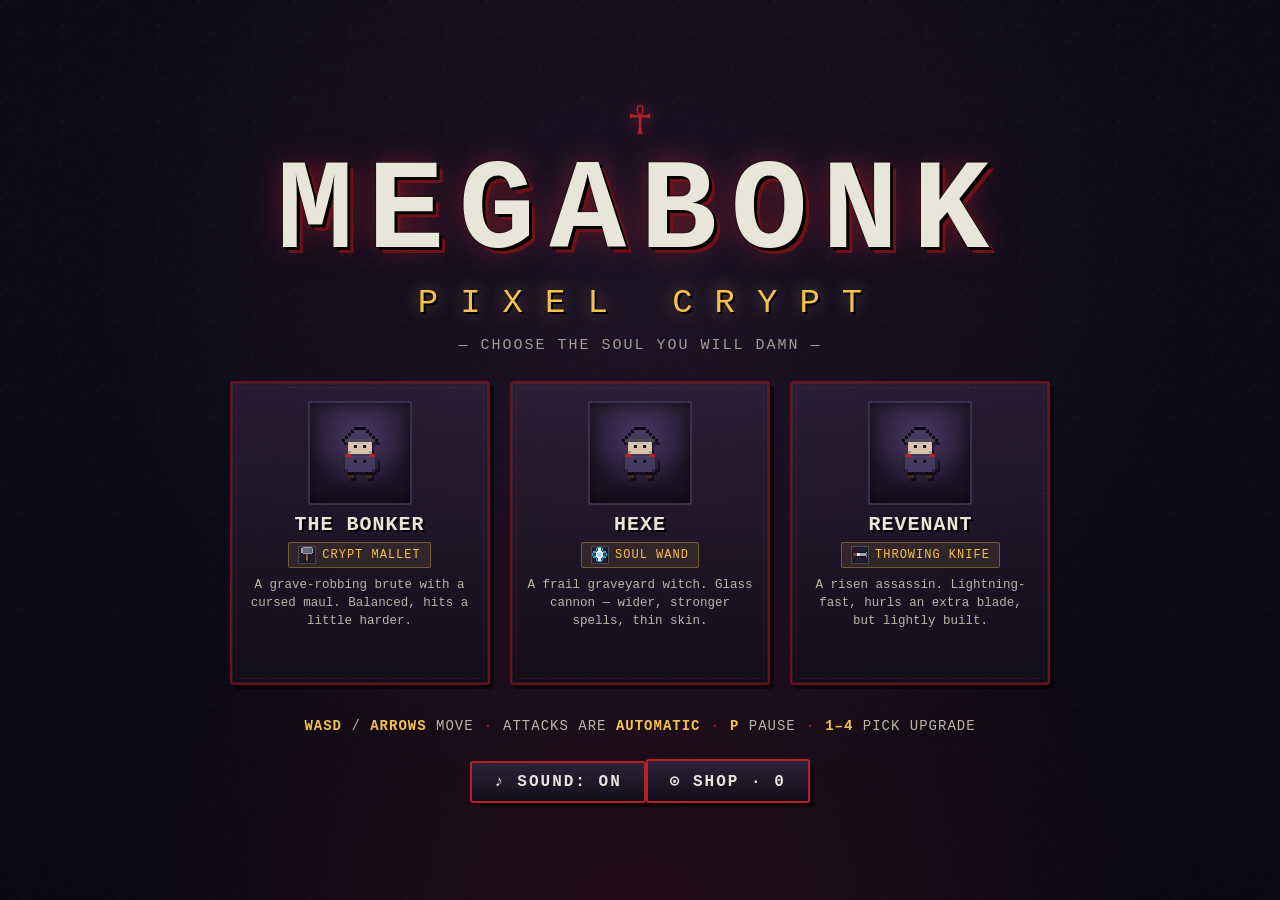
==== pixel/index.html @ bf02adf0 "MEGABONK: PIXEL CRYPT — pixel-art Vampire Survivors clone Gothic-horror survivors-like in vanilla JS" ====
<!DOCTYPE html>
<html lang="en">
<head>
<meta charset="UTF-8" />
<meta name="viewport" content="width=device-width, initial-scale=1.0, user-scalable=no" />
<title>MEGABONK: PIXEL CRYPT</title>
<link rel="stylesheet" href="styles.css" />
</head>
<body>
  <canvas id="game"></canvas>

  <div id="ui-root">
    <!-- In-run HUD -->
    <div id="hud" class="hidden">
      <div id="hud-top">
        <div id="timer">00:00</div>
        <div id="hud-stats">
          <span id="kills">☠ 0</span>
          <span id="gold">⊙ 0</span>
        </div>
      </div>
      <div id="xp-bar"><div id="xp-fill"></div><span id="level-text">Lv 1</span></div>
      <div id="hud-bottom">
        <div id="hp-bar"><div id="hp-fill"></div><span id="hp-text">100/100</span></div>
        <div id="loadout">
          <div id="weapon-icons"></div>
          <div id="passive-icons"></div>
        </div>
      </div>
    </div>

    <!-- Full screen panels -->
    <div id="start-screen" class="panel"></div>
    <div id="levelup-screen" class="panel hidden"></div>
    <div id="gameover-screen" class="panel hidden"></div>
    <div id="toast" class="hidden"></div>
    <div id="pause-hint" class="hidden">PAUSED — press P</div>
  </div>

  <!-- Load order matters: core first, main last -->
  <script src="src/core.js"></script>
  <script src="src/sprites.js"></script>
  <script src="src/audio.js"></script>
  <script src="src/player.js"></script>
  <script src="src/weapons.js"></script>
  <script src="src/enemies.js"></script>
  <script src="src/upgrades.js"></script>
  <script src="src/shop.js"></script>
  <script src="src/world.js"></script>
  <script src="src/ui.js"></script>
  <script src="src/main.js"></script>
</body>
</html>
---- pixel/styles.css ----
/* =====================================================================
   MEGABONK: PIXEL CRYPT — styles.css
   Dark gothic pixel UI. Pure CSS, no external assets/fonts.
   Palette: night #1b1726 · blood #b5202a · bone #e8e6d8 · gold #f2c14e
   ===================================================================== */

:root {
  --night:        #1b1726;
  --night-2:      #120e1b;
  --night-3:      #0b0813;
  --panel:        #221b30;
  --panel-2:      #2c2238;
  --blood:        #b5202a;
  --blood-bright: #e6313d;
  --blood-deep:   #6e1119;
  --bone:         #e8e6d8;
  --bone-dim:     #b9b6a6;
  --gold:         #f2c14e;
  --gold-bright:  #ffdb7a;
  --purple:       #5a3a78;
  --purple-lt:    #9a6fd0;
  --cyan:         #5fd6e0;
  --grave:        #6d6a7c;
  --ok:           #7bbf4a;

  --font: "Courier New", "Courier", "Lucida Console", Monaco, monospace;
  --frame: 2px solid var(--blood-deep);
  --shadow-hard: 4px 4px 0 rgba(0,0,0,.55);
}

* { box-sizing: border-box; }

html, body {
  margin: 0;
  padding: 0;
  height: 100%;
  background: var(--night-3);
  overflow: hidden;
  font-family: var(--font);
  color: var(--bone);
  -webkit-font-smoothing: none;
  -webkit-tap-highlight-color: transparent;
  cursor: default;
  user-select: none;
}

/* --------------------------- canvas ------------------------------- */
#game {
  position: fixed;
  inset: 0;
  z-index: 0;
  display: block;
  width: 100vw;
  height: 100vh;
  image-rendering: pixelated;
  image-rendering: crisp-edges;
  background: var(--night);
}

/* ------------------------- overlay root --------------------------- */
#ui-root {
  position: fixed;
  inset: 0;
  z-index: 10;
  pointer-events: none;
  overflow: hidden;
}

/* canvases rendered into UI keep their crisp pixels */
.pix { image-rendering: pixelated; image-rendering: crisp-edges; display: block; }

/* interactive bits opt back in to pointer events */
.char-card, .opt-card, .btn, button { pointer-events: auto; }

/* vignette + faint scanlines, painted under HUD & panels */
#vignette {
  position: fixed;
  inset: 0;
  z-index: 1;
  pointer-events: none;
  background:
    radial-gradient(ellipse 120% 90% at 50% 42%, transparent 48%, rgba(0,0,0,.30) 78%, rgba(0,0,0,.66) 100%),
    repeating-linear-gradient(to bottom, rgba(0,0,0,0) 0, rgba(0,0,0,0) 2px, rgba(0,0,0,.05) 3px, rgba(0,0,0,0) 4px);
}

.hidden { display: none !important; }

/* =====================================================================
   FULL-SCREEN PANELS
   ===================================================================== */
.panel {
  position: fixed;
  inset: 0;
  z-index: 20;
  display: flex;
  align-items: center;
  justify-content: center;
  padding: clamp(14px, 4vw, 48px);
  text-align: center;
  overflow: auto;
  background:
    radial-gradient(ellipse at 50% 30%, rgba(90,58,120,.18), transparent 60%),
    radial-gradient(ellipse at 50% 120%, rgba(181,32,42,.16), transparent 55%),
    linear-gradient(rgba(11,8,19,.86), rgba(11,8,19,.93));
  animation: panelfade .28s ease-out;
}
@keyframes panelfade { from { opacity: 0; } to { opacity: 1; } }

/* =====================================================================
   START / CHARACTER SELECT
   ===================================================================== */
.ss-inner {
  display: flex;
  flex-direction: column;
  align-items: center;
  gap: clamp(8px, 1.6vh, 20px);
  width: min(1080px, 96vw);
  margin: auto;
}

.ss-crest {
  font-size: clamp(22px, 4vw, 40px);
  color: var(--blood);
  text-shadow: 0 0 16px rgba(181,32,42,.8);
  margin-bottom: -6px;
  animation: flicker 3.4s infinite;
}

.title {
  margin: 0;
  font-size: clamp(46px, 11.5vw, 128px);
  line-height: .9;
  font-weight: 700;
  letter-spacing: clamp(3px, 1.1vw, 14px);
  color: var(--bone);
  text-transform: uppercase;
  text-shadow:
    0 0 2px #000,
    3px 3px 0 #000,
    6px 6px 0 var(--blood-deep),
    0 0 30px rgba(181,32,42,.55);
  animation: flicker 5s infinite;
}

.subtitle {
  font-size: clamp(15px, 3.4vw, 34px);
  letter-spacing: clamp(6px, 2.2vw, 22px);
  color: var(--gold);
  text-transform: uppercase;
  text-shadow: 2px 2px 0 #000, 0 0 18px rgba(242,193,78,.45);
  padding-left: clamp(6px, 2.2vw, 22px); /* compensate trailing letter-spacing */
}

.ss-tag {
  font-size: clamp(11px, 1.6vw, 15px);
  letter-spacing: 2px;
  color: var(--bone-dim);
  text-transform: uppercase;
  opacity: .85;
}

.char-row {
  display: flex;
  flex-wrap: wrap;
  justify-content: center;
  gap: clamp(10px, 1.6vw, 22px);
  margin-top: clamp(6px, 1.4vh, 16px);
  width: 100%;
}

.char-card {
  position: relative;
  display: flex;
  flex-direction: column;
  align-items: center;
  width: clamp(190px, 23vw, 260px);
  padding: clamp(12px, 1.4vw, 20px) clamp(10px, 1.2vw, 16px) clamp(14px, 1.5vw, 20px);
  background:
    linear-gradient(180deg, rgba(58,40,72,.55), rgba(18,14,27,.92));
  border: 2px solid var(--blood-deep);
  border-radius: 4px;
  box-shadow: var(--shadow-hard), inset 0 0 0 1px rgba(232,230,216,.05);
  cursor: pointer;
  transition: transform .12s ease, box-shadow .12s ease, border-color .12s ease;
  outline: none;
}
.char-card::before {
  content: "";
  position: absolute;
  inset: 4px;
  border: 1px dashed rgba(181,32,42,.30);
  border-radius: 2px;
  pointer-events: none;
}
.char-card:hover,
.char-card:focus-visible {
  transform: translateY(-6px);
  border-color: var(--blood-bright);
  box-shadow: 0 10px 0 rgba(0,0,0,.5), 0 0 26px rgba(181,32,42,.5),
              inset 0 0 0 1px rgba(242,193,78,.18);
}

.cc-portrait {
  display: flex;
  align-items: center;
  justify-content: center;
  width: clamp(76px, 9vw, 104px);
  height: clamp(76px, 9vw, 104px);
  margin-bottom: 8px;
  background:
    radial-gradient(circle at 50% 38%, rgba(154,111,208,.35), transparent 62%),
    linear-gradient(180deg, #2a2138, #161021);
  border: 2px solid #3a3050;
  border-radius: 3px;
  box-shadow: inset 0 0 14px rgba(0,0,0,.6);
}
.cc-portrait canvas { filter: drop-shadow(2px 3px 0 rgba(0,0,0,.5)); }

.cc-name {
  font-size: clamp(15px, 1.7vw, 20px);
  font-weight: 700;
  letter-spacing: 1px;
  text-transform: uppercase;
  color: var(--bone);
  text-shadow: 2px 2px 0 #000;
}

.cc-weapon {
  display: flex;
  align-items: center;
  gap: 6px;
  margin: 6px 0 8px;
  padding: 3px 9px;
  background: rgba(242,193,78,.10);
  border: 1px solid rgba(242,193,78,.35);
  border-radius: 2px;
}
.cc-weapon canvas { width: 18px; height: 18px; }
.cc-weapon-name {
  font-size: clamp(10px, 1.1vw, 12px);
  letter-spacing: 1px;
  color: var(--gold);
}

.cc-desc {
  font-size: clamp(10px, 1.05vw, 12.5px);
  line-height: 1.45;
  color: var(--bone-dim);
  min-height: 3.4em;
}

.cc-pick {
  margin-top: 10px;
  padding: 5px 10px;
  width: 100%;
  font-size: clamp(10px, 1.1vw, 12px);
  letter-spacing: 2px;
  color: var(--night-3);
  background: linear-gradient(180deg, var(--blood-bright), var(--blood));
  border-radius: 2px;
  text-shadow: 0 1px 0 rgba(255,255,255,.25);
  opacity: .0;
  transform: translateY(4px);
  transition: opacity .12s ease, transform .12s ease;
}
.char-card:hover .cc-pick,
.char-card:focus-visible .cc-pick { opacity: 1; transform: translateY(0); }

.ss-controls {
  margin-top: clamp(10px, 2vh, 20px);
  font-size: clamp(10px, 1.3vw, 14px);
  letter-spacing: 1px;
  color: var(--bone-dim);
  text-transform: uppercase;
}
.ss-controls b { color: var(--gold); font-weight: 700; }
.ss-controls .dot { margin: 0 10px; color: var(--blood); }

.ss-bottom { margin-top: clamp(6px, 1.2vh, 14px); }

/* generic gothic button */
.btn {
  font-family: var(--font);
  font-size: clamp(12px, 1.5vw, 16px);
  font-weight: 700;
  letter-spacing: 2px;
  text-transform: uppercase;
  color: var(--bone);
  background: linear-gradient(180deg, var(--panel-2), var(--night-2));
  border: 2px solid var(--blood);
  border-radius: 3px;
  padding: 10px 22px;
  cursor: pointer;
  box-shadow: var(--shadow-hard);
  transition: transform .1s ease, box-shadow .1s ease, background .1s ease, color .1s ease;
}
.btn:hover, .btn:focus-visible {
  transform: translateY(-2px);
  color: var(--night-3);
  background: linear-gradient(180deg, var(--gold-bright), var(--gold));
  border-color: var(--gold-bright);
  box-shadow: 0 6px 0 rgba(0,0,0,.5), 0 0 22px rgba(242,193,78,.55);
  outline: none;
}
.btn:active { transform: translateY(0); box-shadow: 2px 2px 0 rgba(0,0,0,.5); }
.mute-btn.muted { border-color: var(--grave); color: var(--bone-dim); }

/* =====================================================================
   IN-RUN HUD
   ===================================================================== */
#hud {
  position: fixed;
  inset: 0;
  z-index: 2;
  display: flex;
  flex-direction: column;
  pointer-events: none;
  font-weight: 700;
}

/* XP bar pinned to the very top */
#xp-bar {
  order: -1;
  position: relative;
  width: 100%;
  height: clamp(16px, 2.4vh, 22px);
  background: linear-gradient(180deg, #16111f, #0c0913);
  border-bottom: 2px solid #000;
  box-shadow: 0 2px 6px rgba(0,0,0,.6);
  overflow: hidden;
}
#xp-fill {
  position: absolute;
  inset: 0 auto 0 0;
  width: 0%;
  background:
    linear-gradient(180deg, rgba(255,255,255,.25), transparent 40%),
    linear-gradient(90deg, var(--purple), var(--purple-lt) 55%, var(--cyan));
  box-shadow: 0 0 12px rgba(95,214,224,.6);
  transition: width .18s ease-out;
}
#level-text {
  position: absolute;
  inset: 0;
  display: flex;
  align-items: center;
  justify-content: center;
  font-size: clamp(10px, 1.5vh, 13px);
  letter-spacing: 2px;
  color: var(--bone);
  text-shadow: 1px 1px 0 #000, 0 0 6px #000;
  text-transform: uppercase;
}

/* top bar: timer centered, kills/gold to the right */
#hud-top {
  order: 0;
  position: relative;
  display: flex;
  justify-content: flex-end;
  align-items: flex-start;
  padding: clamp(8px, 1.4vh, 14px) clamp(12px, 2vw, 24px);
}
#timer {
  position: absolute;
  left: 50%;
  top: clamp(4px, 1vh, 10px);
  transform: translateX(-50%);
  font-size: clamp(26px, 4.6vw, 46px);
  letter-spacing: 3px;
  color: var(--bone);
  text-shadow: 3px 3px 0 #000, 0 0 16px rgba(0,0,0,.9);
}
#hud-stats {
  display: flex;
  flex-direction: column;
  align-items: flex-end;
  gap: 5px;
}
#hud-stats span {
  font-size: clamp(13px, 1.7vw, 18px);
  letter-spacing: 1px;
  padding: 3px 10px;
  border-radius: 2px;
  background: rgba(11,8,19,.55);
  border: 1px solid rgba(232,230,216,.10);
  text-shadow: 2px 2px 0 #000;
}
#kills { color: var(--blood-bright); }
#gold  { color: var(--gold); }

/* bottom bar: hp + loadout, anchored to bottom-left */
#hud-bottom {
  order: 1;
  margin-top: auto;
  display: flex;
  flex-direction: column;
  gap: clamp(6px, 1vh, 10px);
  padding: clamp(10px, 1.8vh, 18px) clamp(12px, 2vw, 22px);
}

#hp-bar {
  position: relative;
  width: clamp(220px, 30vw, 360px);
  height: clamp(20px, 2.8vh, 26px);
  background: linear-gradient(180deg, #1a1018, #0c0710);
  border: 2px solid #000;
  border-radius: 3px;
  box-shadow: inset 0 0 0 1px rgba(181,32,42,.25), var(--shadow-hard);
  overflow: hidden;
}
#hp-fill {
  position: absolute;
  inset: 0 auto 0 0;
  width: 100%;
  background:
    linear-gradient(180deg, rgba(255,255,255,.30), transparent 45%),
    linear-gradient(90deg, var(--blood-deep), var(--blood) 50%, var(--blood-bright));
  box-shadow: 0 0 10px rgba(181,32,42,.5);
  transition: width .16s ease-out;
}
#hp-text {
  position: absolute;
  inset: 0;
  display: flex;
  align-items: center;
  justify-content: center;
  font-size: clamp(11px, 1.6vh, 14px);
  letter-spacing: 1px;
  color: var(--bone);
  text-shadow: 1px 1px 0 #000, 0 0 4px #000;
}
#hp-bar.low { animation: hplow 0.7s ease-in-out infinite; }
#hp-bar.low #hp-fill {
  background:
    linear-gradient(180deg, rgba(255,255,255,.35), transparent 45%),
    linear-gradient(90deg, var(--blood), var(--blood-bright));
}

#loadout { display: flex; flex-direction: column; gap: 5px; }
#weapon-icons, #passive-icons { display: flex; flex-wrap: wrap; gap: 5px; }

.slot {
  position: relative;
  width: clamp(30px, 4vh, 40px);
  height: clamp(30px, 4vh, 40px);
  display: flex;
  align-items: center;
  justify-content: center;
  background: linear-gradient(180deg, #271d33, #130e1d);
  border: 2px solid #000;
  border-radius: 3px;
  box-shadow: inset 0 0 0 1px rgba(232,230,216,.08), 2px 2px 0 rgba(0,0,0,.5);
}
.slot.weapon  { border-color: #4a1c22; }
.slot.passive { border-color: #2f2747; }
.slot canvas { width: 76%; height: 76%; image-rendering: pixelated; }
.slot-lv {
  position: absolute;
  right: -3px;
  bottom: -4px;
  min-width: 13px;
  height: 13px;
  padding: 0 2px;
  font-size: 10px;
  line-height: 13px;
  text-align: center;
  color: var(--night-3);
  background: var(--gold);
  border: 1px solid #000;
  border-radius: 2px;
  text-shadow: none;
}
.slot-lv.max { background: var(--blood-bright); color: var(--bone); font-size: 10px; }
.slot.maxed { box-shadow: inset 0 0 0 1px rgba(242,193,78,.4), 0 0 8px rgba(242,193,78,.4); }

/* =====================================================================
   LEVEL-UP MODAL
   ===================================================================== */
#levelup-screen { background:
    radial-gradient(ellipse at 50% 18%, rgba(242,193,78,.16), transparent 58%),
    radial-gradient(ellipse at 50% 120%, rgba(90,58,120,.20), transparent 55%),
    linear-gradient(rgba(11,8,19,.82), rgba(11,8,19,.90));
}
.lv-inner {
  display: flex;
  flex-direction: column;
  align-items: center;
  gap: clamp(8px, 1.6vh, 18px);
  width: min(1040px, 96vw);
  margin: auto;
}
.lv-header {
  font-size: clamp(34px, 7vw, 76px);
  letter-spacing: clamp(2px, 1vw, 10px);
  color: var(--gold);
  text-transform: uppercase;
  text-shadow: 3px 3px 0 #000, 0 0 28px rgba(242,193,78,.6);
  animation: lvpop .4s cubic-bezier(.2,1.4,.5,1) both;
}
.lv-sub {
  font-size: clamp(11px, 1.5vw, 15px);
  letter-spacing: 3px;
  color: var(--bone-dim);
  text-transform: uppercase;
  margin-top: -6px;
}
.lv-options {
  display: flex;
  flex-wrap: wrap;
  justify-content: center;
  gap: clamp(10px, 1.4vw, 18px);
  width: 100%;
  margin-top: clamp(4px, 1vh, 12px);
}

.opt-card {
  position: relative;
  display: flex;
  align-items: center;
  gap: clamp(8px, 1vw, 14px);
  width: clamp(240px, 40vw, 420px);
  padding: clamp(10px, 1.3vw, 16px);
  text-align: left;
  background: linear-gradient(180deg, rgba(46,32,58,.7), rgba(16,12,24,.95));
  border: 2px solid var(--blood-deep);
  border-radius: 4px;
  box-shadow: var(--shadow-hard);
  cursor: pointer;
  transition: transform .12s ease, box-shadow .12s ease, border-color .12s ease;
  animation: optin .26s ease-out both;
  outline: none;
}
.opt-card:hover, .opt-card:focus-visible {
  transform: translateY(-5px) scale(1.012);
  border-color: var(--blood-bright);
  box-shadow: 0 9px 0 rgba(0,0,0,.5), 0 0 26px rgba(181,32,42,.55);
}
.opt-passive { border-color: #2f2747; }
.opt-passive:hover, .opt-passive:focus-visible {
  border-color: var(--purple-lt);
  box-shadow: 0 9px 0 rgba(0,0,0,.5), 0 0 26px rgba(154,111,208,.5);
}

.opt-key {
  position: absolute;
  top: -10px;
  left: -10px;
  width: 26px;
  height: 26px;
  line-height: 24px;
  text-align: center;
  font-size: 14px;
  font-weight: 700;
  color: var(--night-3);
  background: var(--gold);
  border: 2px solid #000;
  border-radius: 3px;
  box-shadow: 2px 2px 0 rgba(0,0,0,.5);
}

.opt-icon {
  flex: 0 0 auto;
  display: flex;
  align-items: center;
  justify-content: center;
  width: clamp(54px, 6vw, 70px);
  height: clamp(54px, 6vw, 70px);
  background:
    radial-gradient(circle at 50% 40%, rgba(242,193,78,.20), transparent 62%),
    linear-gradient(180deg, #241b30, #120d1d);
  border: 2px solid #000;
  border-radius: 3px;
  box-shadow: inset 0 0 12px rgba(0,0,0,.6);
}
.opt-icon canvas { width: 78%; height: 78%; image-rendering: pixelated; filter: drop-shadow(2px 2px 0 rgba(0,0,0,.5)); }

.opt-body { flex: 1 1 auto; min-width: 0; }
.opt-head { display: flex; align-items: center; gap: 8px; flex-wrap: wrap; }
.opt-name {
  font-size: clamp(14px, 1.6vw, 19px);
  font-weight: 700;
  letter-spacing: 1px;
  color: var(--bone);
  text-shadow: 2px 2px 0 #000;
}
.opt-badge {
  font-size: 10px;
  letter-spacing: 1px;
  padding: 2px 7px;
  border-radius: 2px;
  text-transform: uppercase;
  border: 1px solid #000;
}
.opt-badge.new { color: var(--night-3); background: var(--gold); animation: newpulse 1s ease-in-out infinite; }
.opt-badge.lv  { color: var(--bone); background: rgba(232,230,216,.12); border-color: rgba(232,230,216,.3); }
.opt-kind {
  font-size: 10px;
  letter-spacing: 2px;
  color: var(--blood-bright);
  text-transform: uppercase;
  margin: 3px 0 5px;
  opacity: .85;
}
.opt-passive .opt-kind { color: var(--purple-lt); }
.opt-text {
  font-size: clamp(10.5px, 1.1vw, 13px);
  line-height: 1.45;
  color: var(--bone-dim);
}

.lv-hint {
  margin-top: clamp(4px, 1vh, 10px);
  font-size: clamp(10px, 1.2vw, 13px);
  letter-spacing: 2px;
  color: var(--grave);
  text-transform: uppercase;
}

/* =====================================================================
   GAME OVER / VICTORY
   ===================================================================== */
#gameover-screen.victory { background:
    radial-gradient(ellipse at 50% 26%, rgba(242,193,78,.22), transparent 60%),
    linear-gradient(rgba(11,8,19,.85), rgba(11,8,19,.93)); }
#gameover-screen.defeat { background:
    radial-gradient(ellipse at 50% 30%, rgba(181,32,42,.24), transparent 60%),
    linear-gradient(rgba(11,8,19,.88), rgba(7,5,11,.96)); }

.end-inner {
  display: flex;
  flex-direction: column;
  align-items: center;
  gap: clamp(10px, 1.8vh, 22px);
  width: min(680px, 94vw);
  margin: auto;
}
.end-crest {
  font-size: clamp(34px, 6vw, 60px);
  line-height: 1;
}
#gameover-screen.defeat  .end-crest { color: var(--blood); text-shadow: 0 0 24px rgba(181,32,42,.8); }
#gameover-screen.victory .end-crest { color: var(--gold);  text-shadow: 0 0 28px rgba(242,193,78,.8); }

.end-title {
  font-size: clamp(34px, 8vw, 84px);
  line-height: .96;
  letter-spacing: clamp(2px, 1vw, 10px);
  text-transform: uppercase;
  font-weight: 700;
  text-shadow: 4px 4px 0 #000;
  margin: 0;
}
.end-title.lose { color: var(--blood-bright); text-shadow: 4px 4px 0 #000, 0 0 30px rgba(181,32,42,.6); }
.end-title.win  { color: var(--gold);         text-shadow: 4px 4px 0 #000, 0 0 30px rgba(242,193,78,.6); }

.end-stats {
  display: grid;
  grid-template-columns: 1fr 1fr;
  gap: clamp(8px, 1.4vw, 16px);
  width: 100%;
  margin: clamp(4px, 1vh, 12px) 0;
}
.stat {
  display: flex;
  flex-direction: column;
  align-items: center;
  gap: 4px;
  padding: clamp(10px, 1.6vh, 16px);
  background: linear-gradient(180deg, rgba(46,32,58,.5), rgba(16,12,24,.9));
  border: 2px solid var(--blood-deep);
  border-radius: 3px;
  box-shadow: var(--shadow-hard);
}
.stat-label {
  font-size: clamp(9px, 1.1vw, 12px);
  letter-spacing: 2px;
  color: var(--bone-dim);
  text-transform: uppercase;
}
.stat-val {
  font-size: clamp(18px, 2.6vw, 30px);
  font-weight: 700;
  letter-spacing: 1px;
  color: var(--gold);
  text-shadow: 2px 2px 0 #000;
}
.restart-btn { margin-top: clamp(4px, 1vh, 10px); font-size: clamp(14px, 2vw, 20px); padding: 12px 30px; }

/* =====================================================================
   TOAST + BOSS BANNER
   ===================================================================== */
#toast {
  position: fixed;
  top: clamp(58px, 12vh, 120px);
  left: 50%;
  transform: translateX(-50%);
  z-index: 40;
  max-width: 90vw;
  padding: 10px 26px;
  font-size: clamp(14px, 2.2vw, 24px);
  font-weight: 700;
  letter-spacing: 2px;
  text-transform: uppercase;
  text-align: center;
  color: var(--gold);
  background: linear-gradient(180deg, rgba(34,27,48,.96), rgba(11,8,19,.96));
  border: 2px solid var(--gold);
  border-radius: 3px;
  box-shadow: var(--shadow-hard), 0 0 22px rgba(242,193,78,.4);
  text-shadow: 2px 2px 0 #000;
  pointer-events: none;
}
#toast.show { animation: toastin .3s ease-out; }
#toast.boss {
  top: clamp(70px, 20vh, 200px);
  color: var(--bone);
  border-color: var(--blood-bright);
  background: linear-gradient(180deg, rgba(110,17,25,.96), rgba(11,8,19,.96));
  box-shadow: 0 0 32px rgba(181,32,42,.7), var(--shadow-hard);
  font-size: clamp(16px, 3vw, 34px);
  letter-spacing: clamp(2px, 1vw, 6px);
  animation: bossflash .5s steps(2) infinite;
}

/* =====================================================================
   PAUSE HINT
   ===================================================================== */
#pause-hint {
  position: fixed;
  top: 50%;
  left: 50%;
  transform: translate(-50%, -50%);
  z-index: 30;
  padding: 12px 28px;
  font-size: clamp(16px, 3vw, 30px);
  font-weight: 700;
  letter-spacing: 4px;
  text-transform: uppercase;
  color: var(--bone);
  background: rgba(11,8,19,.8);
  border: 2px solid var(--blood);
  border-radius: 3px;
  box-shadow: var(--shadow-hard);
  text-shadow: 2px 2px 0 #000;
  animation: flicker 1.6s infinite;
  pointer-events: none;
}

/* =====================================================================
   KEYFRAMES
   ===================================================================== */
@keyframes flicker {
  0%, 100% { opacity: 1; }
  48% { opacity: 1; }
  50% { opacity: .76; }
  52% { opacity: 1; }
  92% { opacity: .9; }
}
@keyframes lvpop {
  0%   { transform: scale(.4) translateY(-12px); opacity: 0; }
  100% { transform: scale(1) translateY(0); opacity: 1; }
}
@keyframes optin {
  0%   { transform: translateY(14px); opacity: 0; }
  100% { transform: translateY(0); opacity: 1; }
}
@keyframes newpulse {
  0%, 100% { box-shadow: 0 0 0 rgba(242,193,78,0); }
  50%      { box-shadow: 0 0 10px rgba(242,193,78,.9); }
}
@keyframes toastin {
  0%   { transform: translateX(-50%) translateY(-16px); opacity: 0; }
  100% { transform: translateX(-50%) translateY(0); opacity: 1; }
}
@keyframes bossflash {
  0%   { filter: brightness(1); }
  100% { filter: brightness(1.6); }
}
@keyframes hplow {
  0%, 100% { box-shadow: inset 0 0 0 1px rgba(181,32,42,.25), var(--shadow-hard); }
  50%      { box-shadow: inset 0 0 0 2px rgba(230,49,61,.9), 0 0 16px rgba(181,32,42,.6); }
}

/* ----------------------- responsive tweaks ----------------------- */
@media (max-width: 720px) {
  #hud-stats span { font-size: 13px; }
  .opt-card { width: 92vw; }
  .end-stats { grid-template-columns: 1fr; }
  .cc-desc { min-height: 0; }
}
@media (prefers-reduced-motion: reduce) {
  .title, .ss-crest, #pause-hint, #toast.boss, .opt-badge.new, #hp-bar.low { animation: none !important; }
  .opt-card, .panel, .lv-header { animation: none !important; }
}
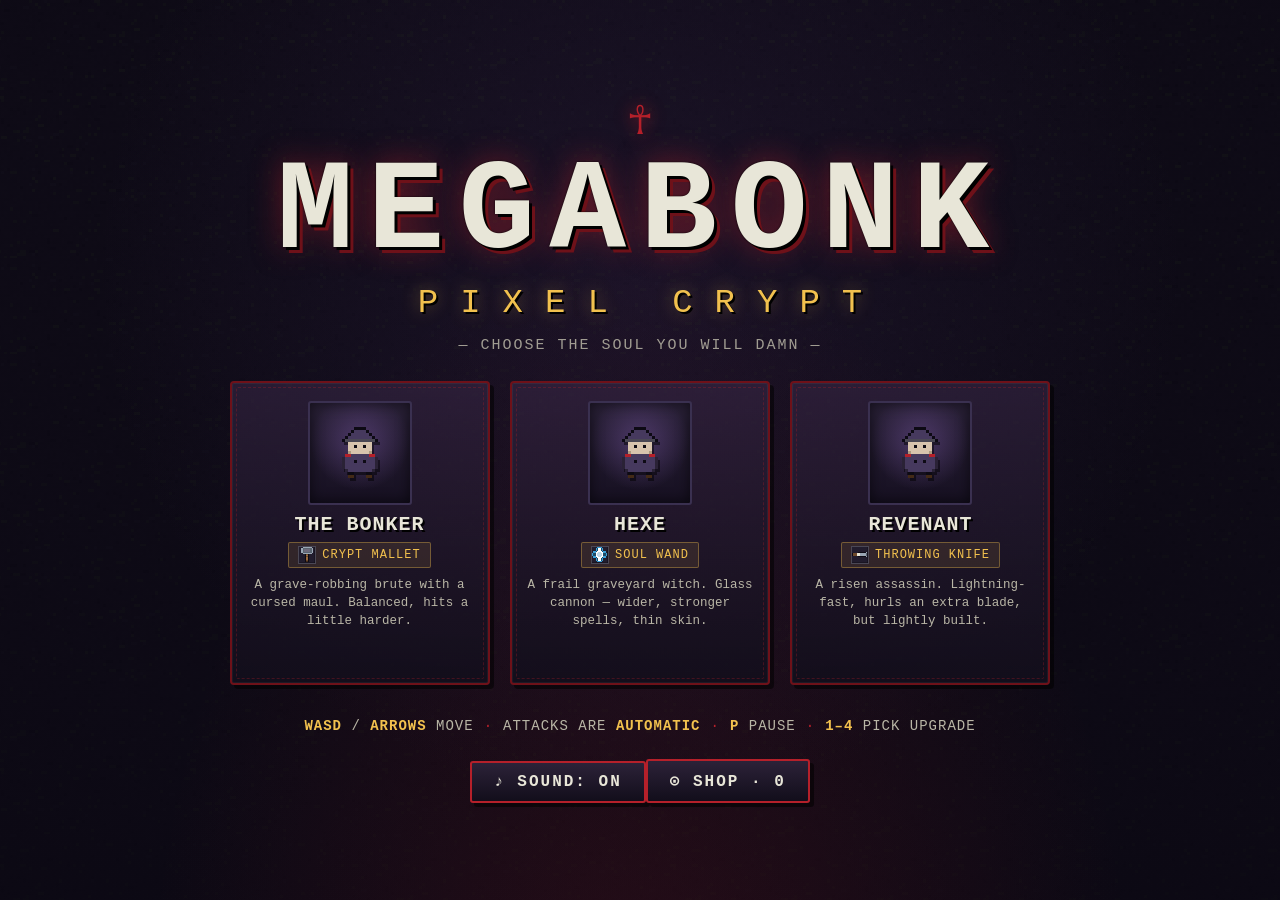
==== commit f8a51569: "Rich biome map system — 6 biomes with unique ground, decor & ambience New MB.Biomes module + biome a" ====
--- a/pixel/index.html
+++ b/pixel/index.html
@@ -47,6 +47,7 @@
   <script src="src/upgrades.js"></script>
   <script src="src/shop.js"></script>
   <script src="src/world.js"></script>
+  <script src="src/biomes.js"></script>
   <script src="src/ui.js"></script>
   <script src="src/main.js"></script>
 </body>
